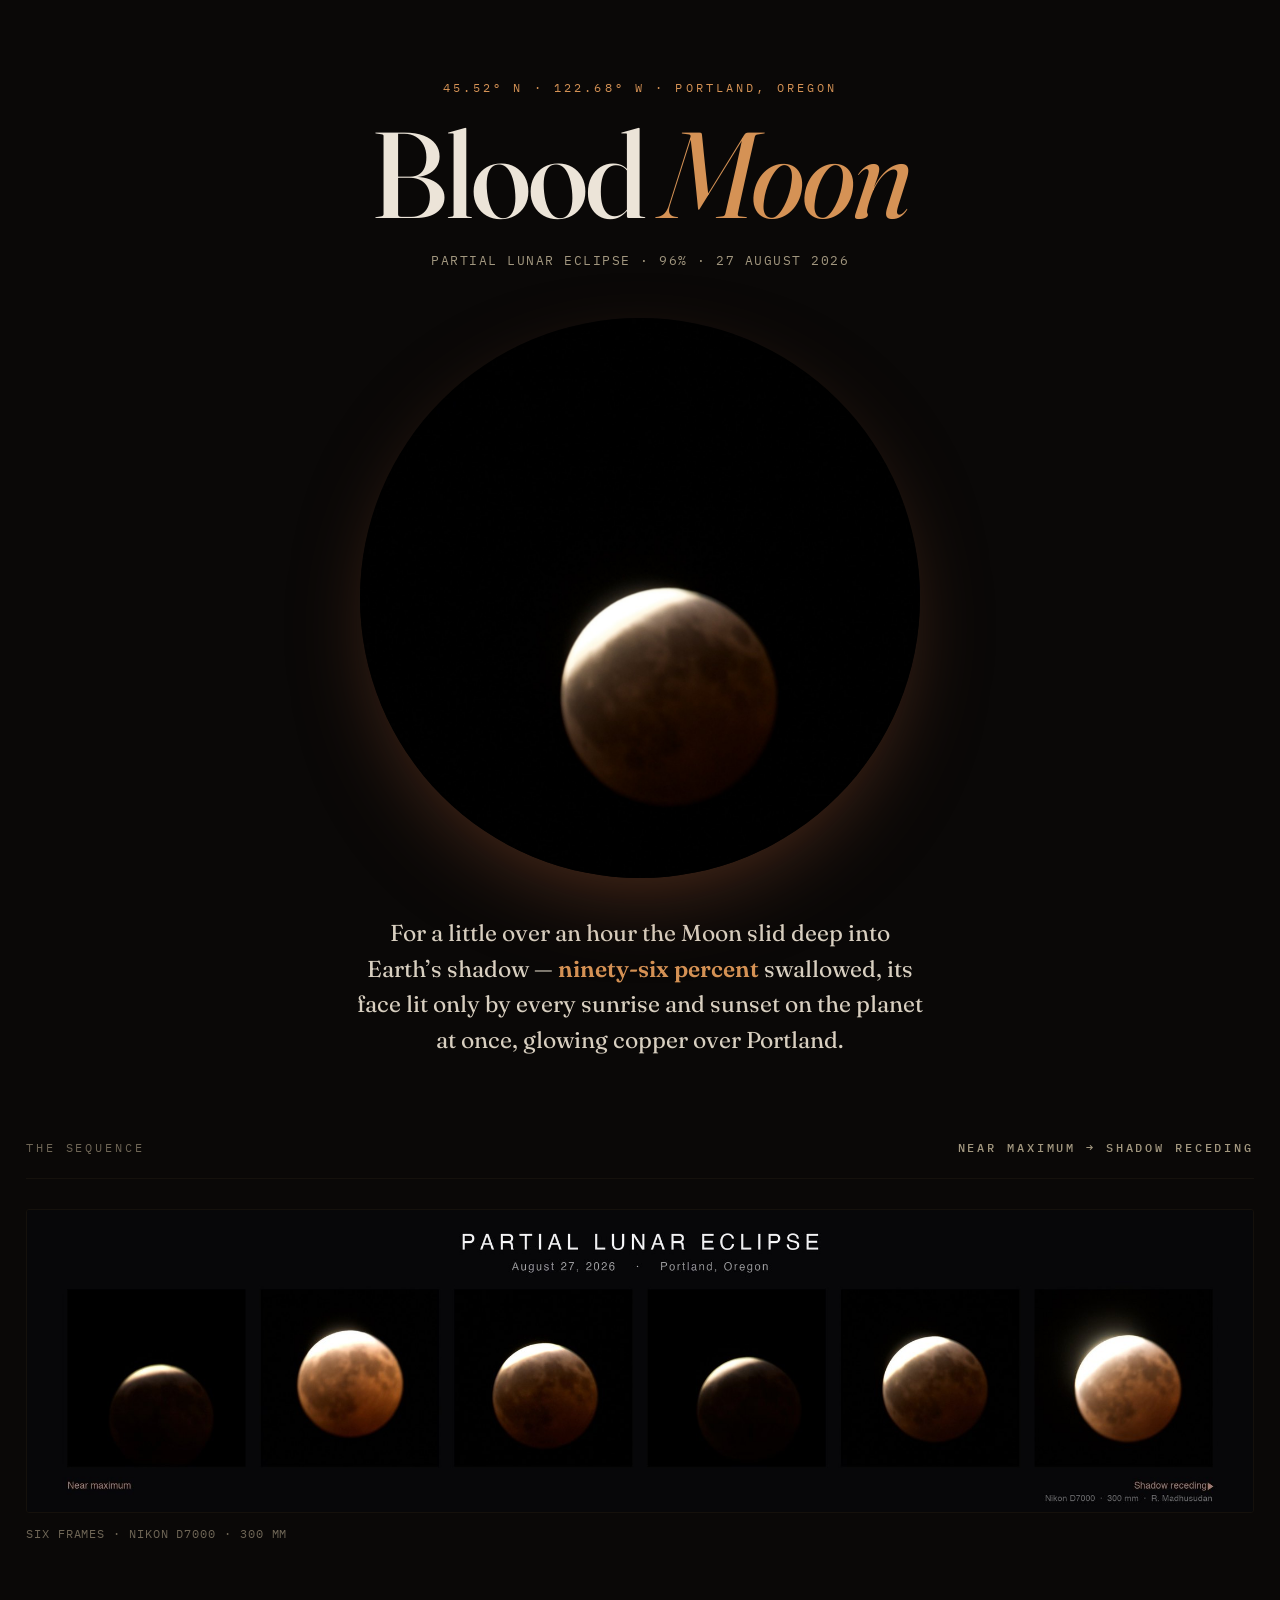
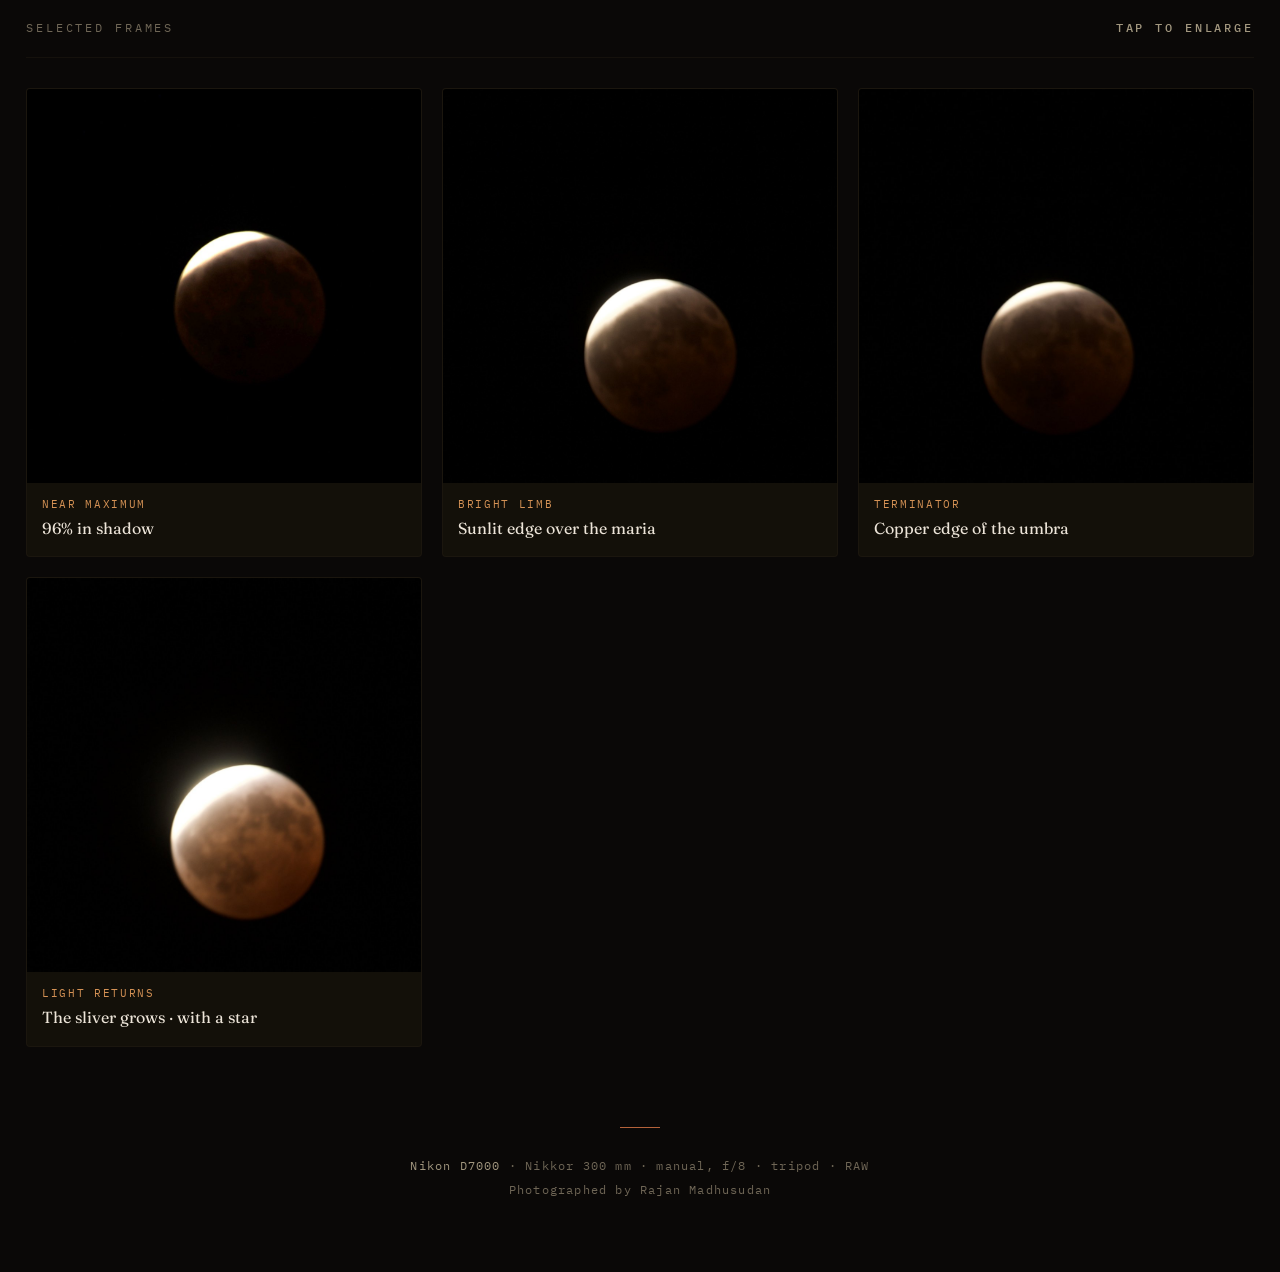
==== lunar/index.html @ 7aef0499 "Add lunar eclipse gallery at /lunar/ Co-Authored-By: Claude Opus 4.8 <noreply@anthropic.com>" ====
<!DOCTYPE html>
<html lang="en">
<head>
<meta charset="UTF-8">
<meta name="viewport" content="width=device-width, initial-scale=1.0">
<meta name="description" content="A gallery of the partial lunar eclipse over Portland, 27 August 2026.">
<meta property="og:title" content="Blood Moon over Portland">
<meta property="og:description" content="Partial lunar eclipse · 96% · 27 August 2026 · Portland, Oregon">
<title>Blood Moon over Portland</title>
<link rel="preconnect" href="https://fonts.googleapis.com"><link rel="preconnect" href="https://fonts.gstatic.com" crossorigin>
<link rel="stylesheet" href="https://fonts.googleapis.com/css2?family=Fraunces:ital,opsz,wght@0,9..144,400;0,9..144,500;0,9..144,600;1,9..144,400&family=IBM+Plex+Mono:wght@400;500&display=swap">
<style>
:root{--bg:#0a0807;--bg2:#131009;--line:#28211660;--text:#ece4d8;--muted:#a2977f;--faint:#6f6656;--accent:#d59255;--deep:#b5623a;}
*{box-sizing:border-box}
body{margin:0;background:var(--bg);color:var(--text);font-family:"Fraunces",Georgia,serif;line-height:1.6;-webkit-font-smoothing:antialiased}
img{display:block;max-width:100%;height:auto}
.wrap{max-width:1180px;margin:0 auto;padding:0 26px}
.mono{font-family:"IBM Plex Mono",ui-monospace,monospace}
.eyebrow{font-family:"IBM Plex Mono",monospace;font-size:12px;letter-spacing:.26em;text-transform:uppercase;color:var(--accent)}
.head{padding:78px 26px 22px;text-align:center}
.title{font-size:clamp(58px,11vw,122px);font-weight:500;line-height:.94;letter-spacing:-.025em;margin:20px 0 18px;text-wrap:balance}
.title em{font-style:italic;color:var(--accent);font-weight:400}
.metaline{font-family:"IBM Plex Mono",monospace;font-size:12.5px;letter-spacing:.12em;color:var(--muted);text-transform:uppercase}
.hero{padding:26px 26px 6px;position:relative}
.hero-fig{margin:0;position:relative;display:flex;justify-content:center}
.hero-fig::before{content:"";position:absolute;inset:-6% 0 auto;top:50%;left:50%;transform:translate(-50%,-50%);width:min(70vw,620px);height:min(70vw,620px);background:radial-gradient(circle,rgba(213,146,85,.20),rgba(213,146,85,0) 62%);filter:blur(10px);z-index:0}
.hero-fig img{position:relative;z-index:1;width:min(72vw,560px);border-radius:50%;box-shadow:0 30px 90px -30px rgba(181,98,58,.5)}
.lede{max-width:38ch;margin:38px auto 0;text-align:center;font-size:clamp(19px,2.3vw,23px);line-height:1.55;color:#d8cfc0}
.lede b{color:var(--accent);font-weight:600}
.block{padding:74px 26px 0}
.label{font-family:"IBM Plex Mono",monospace;font-size:12px;letter-spacing:.24em;text-transform:uppercase;color:var(--faint);padding-bottom:20px;border-bottom:1px solid var(--line);margin-bottom:30px;display:flex;justify-content:space-between;align-items:baseline;gap:16px}
.label b{color:var(--muted);font-weight:500}
.poster{margin:0}
.poster img{width:100%;border:1px solid var(--line);border-radius:3px}
.cap{font-family:"IBM Plex Mono",monospace;font-size:11.5px;letter-spacing:.08em;color:var(--faint);margin-top:12px;text-transform:uppercase}
.grid{display:grid;grid-template-columns:repeat(3,1fr);gap:20px}
@media(max-width:760px){.grid{grid-template-columns:1fr 1fr}}
@media(max-width:480px){.grid{grid-template-columns:1fr}}
.card{margin:0;background:var(--bg2);border:1px solid var(--line);border-radius:4px;overflow:hidden;cursor:zoom-in;transition:transform .35s ease,border-color .35s ease}
.card img{width:100%;aspect-ratio:1;object-fit:cover;transition:filter .4s ease}
.card figcaption{padding:13px 15px 15px}
.card .n{font-family:"IBM Plex Mono",monospace;font-size:10.5px;letter-spacing:.16em;color:var(--accent);text-transform:uppercase}
.card .t{font-size:16px;color:var(--text);margin-top:3px}
.card:hover{transform:translateY(-4px);border-color:#4a3c28}
.card:hover img{filter:brightness(1.08)}
.foot{padding:80px 26px 70px;text-align:center;font-family:"IBM Plex Mono",monospace;font-size:12px;letter-spacing:.1em;color:var(--faint);line-height:2}
.foot .rule{width:40px;height:1px;background:var(--deep);margin:0 auto 26px}
.foot b{color:var(--muted);font-weight:400}
.lb{position:fixed;inset:0;background:rgba(6,5,4,.94);display:none;align-items:center;justify-content:center;z-index:50;padding:24px;cursor:zoom-out}
.lb.on{display:flex}
.lb img{max-width:94vw;max-height:92vh;width:auto;border-radius:4px;box-shadow:0 40px 120px -20px rgba(181,98,58,.4)}
.reveal{opacity:0;transform:translateY(14px);animation:rise .9s cubic-bezier(.2,.7,.2,1) forwards}
.d1{animation-delay:.05s}.d2{animation-delay:.2s}.d3{animation-delay:.36s}
@keyframes rise{to{opacity:1;transform:none}}
@media(prefers-reduced-motion:reduce){.reveal{animation:none;opacity:1;transform:none}.card{transition:none}}
:focus-visible{outline:2px solid var(--accent);outline-offset:3px}
</style>
</head>
<body>
<header class="head reveal d1">
  <div class="eyebrow">45.52&deg; N &middot; 122.68&deg; W &middot; Portland, Oregon</div>
  <h1 class="title">Blood <em>Moon</em></h1>
  <div class="metaline">Partial Lunar Eclipse &middot; 96% &middot; 27 August 2026</div>
</header>

<section class="hero reveal d2">
  <figure class="hero-fig"><img src="[data-uri]" alt="The eclipsed Moon glowing copper-red with a bright sunlit limb at the top"></figure>
  <p class="lede">For a little over an hour the Moon slid deep into Earth&rsquo;s shadow &mdash; <b>ninety-six percent</b> swallowed, its face lit only by every sunrise and sunset on the planet at once, glowing copper over Portland.</p>
</section>

<section class="block reveal d3">
  <div class="label"><span>The Sequence</span><b>Near maximum &rarr; shadow receding</b></div>
  <figure class="poster"><img src="[data-uri]" alt="Six frames showing the eclipse progress from near maximum to the shadow receding">
  <figcaption class="cap">Six frames &middot; Nikon D7000 &middot; 300&nbsp;mm</figcaption></figure>
</section>

<section class="block">
  <div class="label"><span>Selected Frames</span><b>Tap to enlarge</b></div>
  <div class="grid">
    <figure class="card" tabindex="0"><img src="[data-uri]" alt="The Moon near maximum eclipse, almost fully copper-red"><figcaption><div class="n">Near maximum</div><div class="t">96% in shadow</div></figcaption></figure>
    <figure class="card" tabindex="0"><img src="[data-uri]" alt="Bright sunlit limb over the lunar maria"><figcaption><div class="n">Bright limb</div><div class="t">Sunlit edge over the maria</div></figcaption></figure>
    <figure class="card" tabindex="0"><img src="[data-uri]" alt="The copper terminator between shadow and light"><figcaption><div class="n">Terminator</div><div class="t">Copper edge of the umbra</div></figcaption></figure>
    <figure class="card" tabindex="0"><img src="[data-uri]" alt="The bright sliver returning as the shadow recedes, a star nearby"><figcaption><div class="n">Light returns</div><div class="t">The sliver grows &middot; with a star</div></figcaption></figure>
  </div>
</section>

<footer class="foot">
  <div class="rule"></div>
  <div><b>Nikon D7000</b> &middot; Nikkor 300&nbsp;mm &middot; manual, f/8 &middot; tripod &middot; RAW</div>
  <div>Photographed by Rajan Madhusudan</div>
</footer>

<div class="lb" id="lb" role="dialog" aria-modal="true" aria-label="Enlarged photo"><img id="lbimg" alt=""></div>
<script>
(function(){var lb=document.getElementById('lb'),im=document.getElementById('lbimg');
function open(src,alt){im.src=src;im.alt=alt||'';lb.classList.add('on')}
function close(){lb.classList.remove('on');im.src=''}
document.querySelectorAll('.card').forEach(function(c){var g=c.querySelector('img');
 function go(){open(g.src,g.alt)}
 c.addEventListener('click',go);
 c.addEventListener('keydown',function(e){if(e.key==='Enter'||e.key===' '){e.preventDefault();go()}});});
lb.addEventListener('click',close);
document.addEventListener('keydown',function(e){if(e.key==='Escape')close()});})();
</script>
</body>
</html>
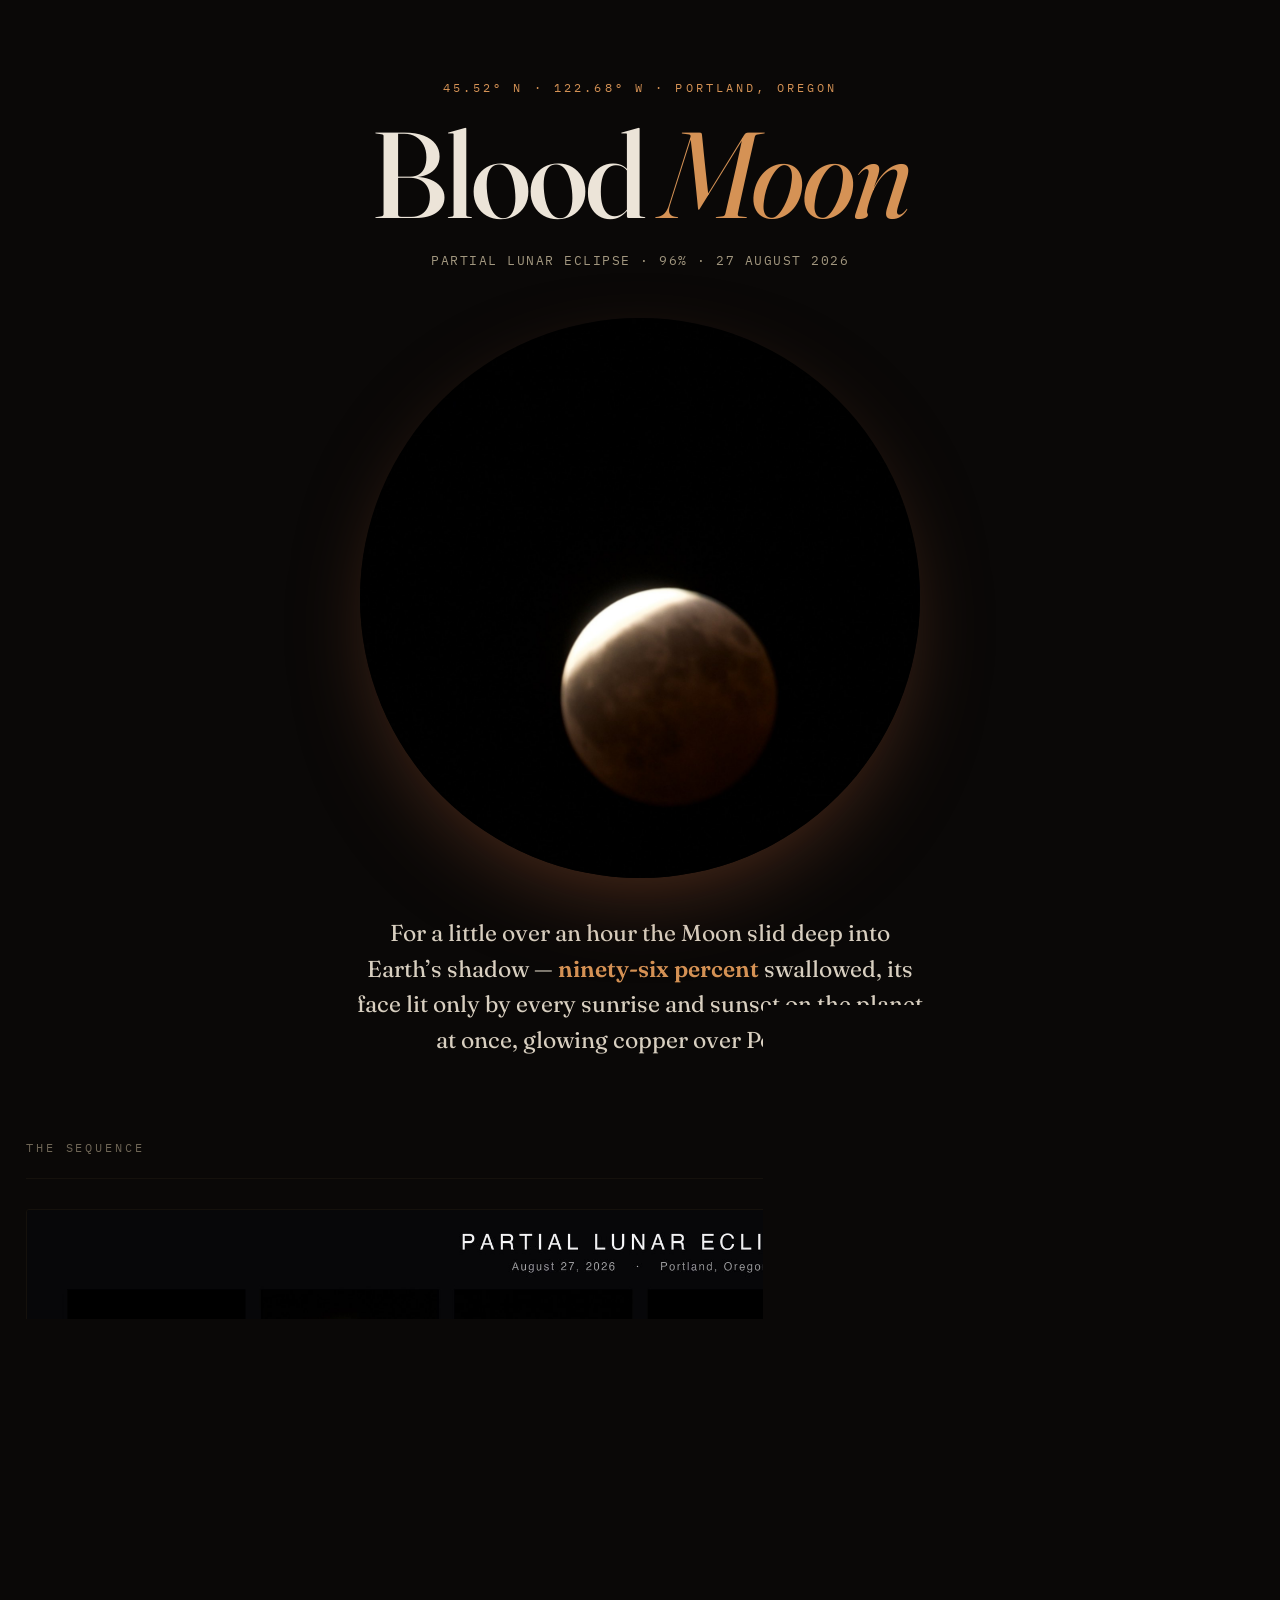
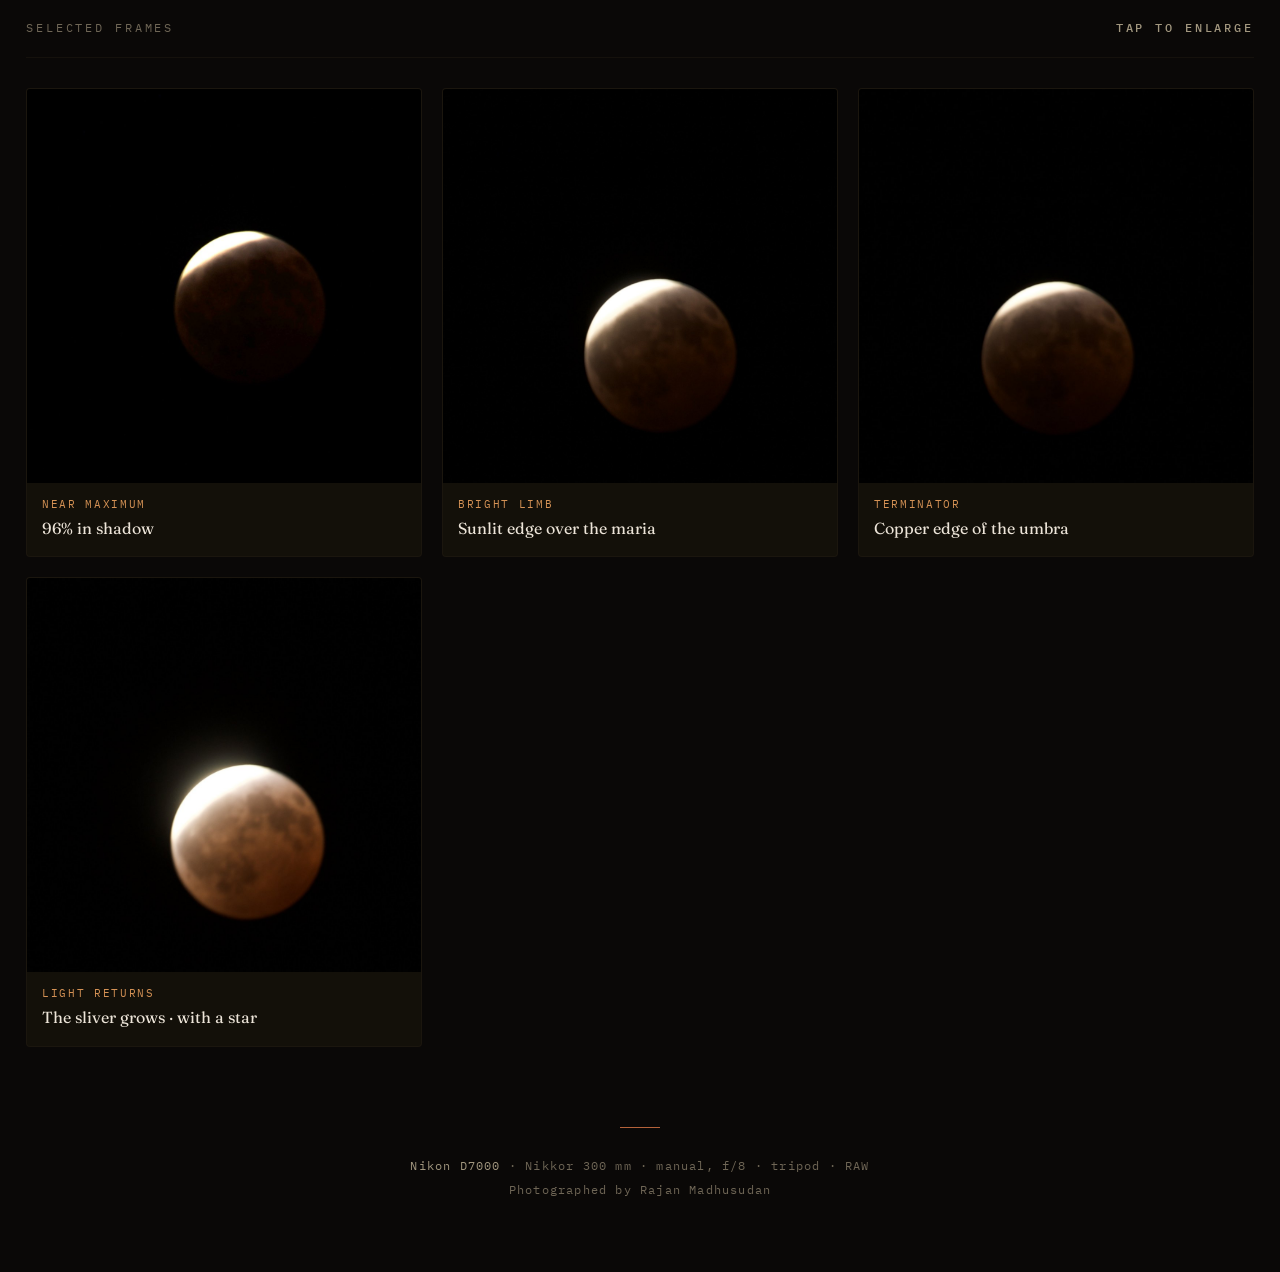
==== commit 421e4359: "Add Facebook/OG preview card for lunar gallery Co-Authored-By: Claude Opus 4.8 <noreply@anthropic.co" ====
--- a/lunar/index.html
+++ b/lunar/index.html
@@ -6,6 +6,14 @@
 <meta name="description" content="A gallery of the partial lunar eclipse over Portland, 27 August 2026.">
 <meta property="og:title" content="Blood Moon over Portland">
 <meta property="og:description" content="Partial lunar eclipse · 96% · 27 August 2026 · Portland, Oregon">
+<meta property="og:image" content="https://madhulabs.com/lunar/og-share.jpg">
+<meta property="og:image:width" content="1200">
+<meta property="og:image:height" content="630">
+<meta property="og:url" content="https://madhulabs.com/lunar/">
+<meta property="og:type" content="website">
+<meta name="twitter:card" content="summary_large_image">
+<meta name="twitter:title" content="Blood Moon over Portland">
+<meta name="twitter:image" content="https://madhulabs.com/lunar/og-share.jpg">
 <title>Blood Moon over Portland</title>
 <link rel="preconnect" href="https://fonts.googleapis.com"><link rel="preconnect" href="https://fonts.gstatic.com" crossorigin>
 <link rel="stylesheet" href="https://fonts.googleapis.com/css2?family=Fraunces:ital,opsz,wght@0,9..144,400;0,9..144,500;0,9..144,600;1,9..144,400&family=IBM+Plex+Mono:wght@400;500&display=swap">
